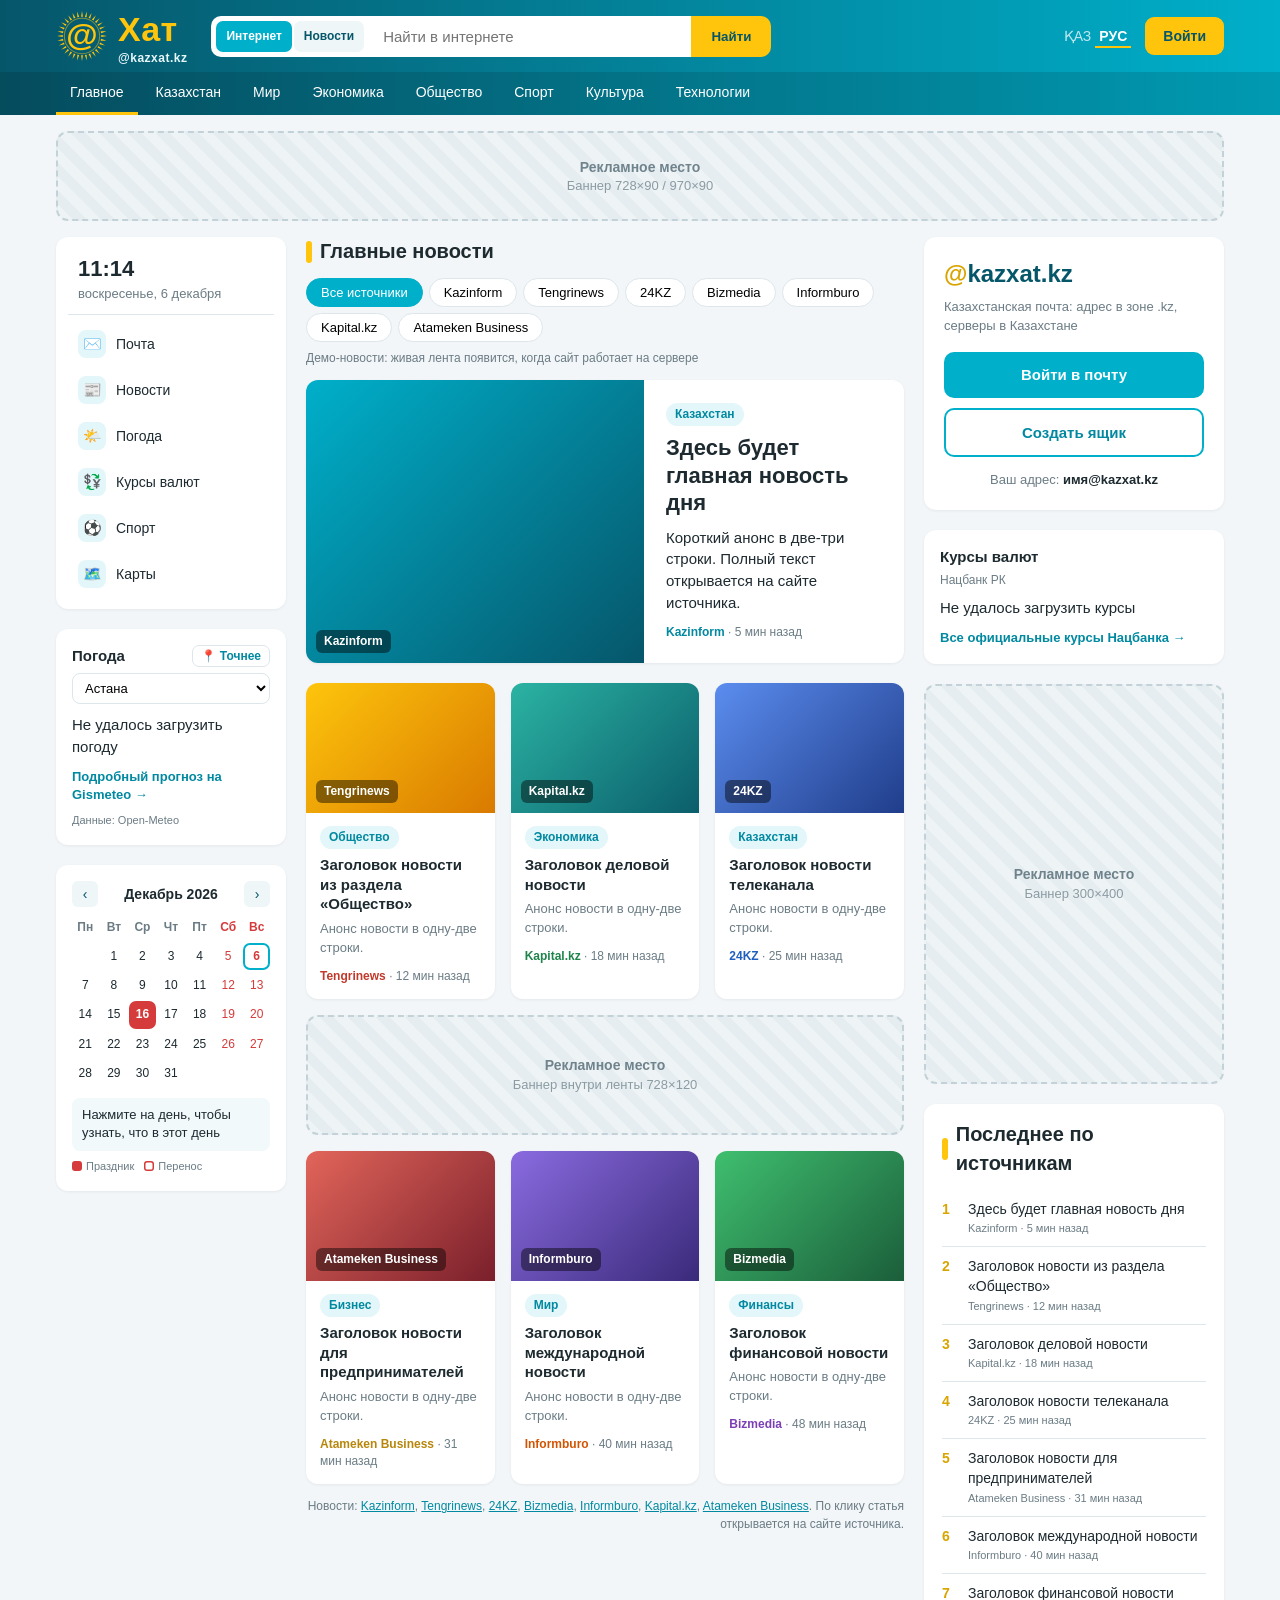
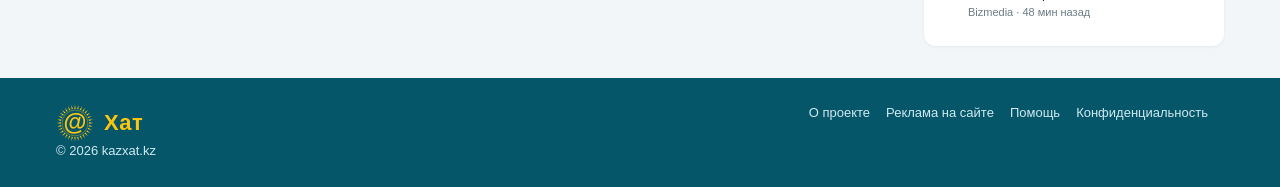
==== index.html @ 32d1b1da "Add files via upload" ====
<!DOCTYPE html>
<html lang="ru">
<head>
<meta charset="UTF-8">
<meta name="viewport" content="width=device-width, initial-scale=1">
<title>Хат — почта и новости Казахстана</title>
<style>
  :root{
    --blue:#00AFCA;      /* голубой флага */
    --blue-dark:#0089a0;
    --blue-deep:#06566a;
    --gold:#FEC50C;      /* золото флага */
    --gold-dark:#d9a400;
    --bg:#f2f6f8;
    --card:#ffffff;
    --text:#1d2a30;
    --muted:#6b7c85;
    --line:#dde6ea;
    --radius:12px;
  }
  *{box-sizing:border-box;margin:0;padding:0}
  body{font-family:-apple-system,"Segoe UI",Roboto,Arial,sans-serif;background:var(--bg);color:var(--text);font-size:15px;line-height:1.45}
  a{color:inherit;text-decoration:none}
  .wrap{max-width:1200px;margin:0 auto;padding:0 16px}

  /* ===== ШАПКА ===== */
  header{background:linear-gradient(90deg,var(--blue-deep),var(--blue));color:#fff}
  .top{display:flex;align-items:center;gap:24px;height:72px}
  .logo{display:flex;align-items:center;gap:10px;font-weight:800;font-size:34px;letter-spacing:.5px;color:var(--gold)}
  .logo-mark{width:52px;height:52px;flex:none}
  .logo-mark .rays{transform-origin:50px 50px;animation:spin 40s linear infinite}
  @keyframes spin{to{transform:rotate(360deg)}}
  .logo small{display:block;font-size:12px;font-weight:600;color:#e6f7fb;letter-spacing:.5px;margin-top:-4px}

  /* Виджеты: погода, валюты */
  .widget{padding:16px;margin-top:20px}
  .widget h3{font-size:15px;margin-bottom:10px;display:flex;justify-content:space-between;align-items:center}
  .widget select,.widget input{border:1px solid var(--line);border-radius:8px;padding:6px 8px;font-size:13px;background:#fff}
  #weather h3{flex-wrap:wrap;gap:6px}
  #weather select{width:100%}
  .gps-btn{border:1px solid var(--line);background:#fff;border-radius:7px;font-size:12px;padding:3px 8px;cursor:pointer;color:var(--blue-dark);font-weight:600}
  .gps-btn:hover{border-color:var(--blue)}
  .w-now{display:flex;align-items:center;gap:10px;margin:6px 0 10px}
  .w-now .big{font-size:34px;font-weight:800}
  .w-now .emo{font-size:34px}
  .w-days{display:grid;grid-template-columns:repeat(3,1fr);gap:6px;text-align:center;font-size:12px}
  .w-days div{background:#f1f9fb;border-radius:8px;padding:6px 2px}
  .w-days b{display:block;font-size:13px}
  .small{font-size:11px;color:var(--muted);margin-top:8px}
  .rates{width:100%;border-collapse:collapse;font-size:14px}
  .rates td{padding:7px 0;border-top:1px solid var(--line)}
  .rates tr:first-child td{border-top:none}
  .rates td:last-child{text-align:right;font-weight:700}
  .conv{display:flex;gap:6px;margin-top:12px}
  .conv input{width:90px}
  .conv-out{margin-top:8px;font-size:15px;font-weight:700;color:var(--blue-dark)}
  .today{font-size:13px;color:var(--muted);padding:4px 10px 10px;border-bottom:1px solid var(--line);margin-bottom:6px}
  .today b{display:block;font-size:22px;color:var(--text)}

  /* Календарь */
  .cal-head{display:flex;justify-content:space-between;align-items:center;margin-bottom:8px;font-weight:700;font-size:14px}
  .cal-head button{border:none;background:#eef6f8;border-radius:6px;width:26px;height:26px;cursor:pointer;color:var(--blue-deep);font-size:14px}
  .cal-grid{display:grid;grid-template-columns:repeat(7,1fr);gap:2px;text-align:center;font-size:12px}
  .cal-grid .dn{font-weight:700;color:var(--muted);padding:4px 0}
  .cal-grid .dn.we{color:#d63b3b}
  .cal-grid .d{padding:5px 0;border-radius:7px;cursor:pointer;position:relative}
  .cal-grid .d:hover{background:#eaf7fa}
  .cal-grid .we{color:#d63b3b}
  .cal-grid .hol{color:#fff;background:#d63b3b;font-weight:700}
  .cal-grid .hol:hover{background:#b82e2e}
  .cal-grid .trans{color:#d63b3b;font-weight:700;box-shadow:inset 0 0 0 1.5px #d63b3b}
  .cal-grid .now{outline:2px solid var(--blue);outline-offset:-2px;font-weight:800}
  .cal-grid .sel{background:var(--gold)!important;color:var(--blue-deep)!important}
  .cal-info{margin-top:10px;font-size:13px;background:#f1f9fb;border-radius:8px;padding:8px 10px;min-height:36px}
  .cal-info b{display:block}
  .legend{display:flex;gap:10px;flex-wrap:wrap;font-size:11px;color:var(--muted);margin-top:8px}
  .legend i{display:inline-block;width:10px;height:10px;border-radius:3px;margin-right:4px;vertical-align:-1px}
  .more-link{display:block;margin-top:10px;font-size:13px;font-weight:600;color:var(--blue-dark)}
  .more-link:hover{text-decoration:underline}
  .rate-date{font-size:12px;color:var(--muted);margin:-6px 0 8px}
  .board .row{display:flex;align-items:center;gap:10px;padding:9px 0;border-top:1px solid var(--line)}
  .board .row:first-child{border-top:none}
  .board .flag{font-size:22px;line-height:1}
  .board .cur{flex:1;font-size:14px}
  .board .cur b{display:block;font-size:15px}
  .board .cur small{color:var(--muted);font-size:11px}
  .board .val{text-align:right;font-size:17px;font-weight:800;white-space:nowrap}
  .board .val small{display:block;font-size:11px;font-weight:600}
  .up{color:#1e9e55;font-size:12px;font-weight:600}
  .down{color:#d63b3b;font-size:12px;font-weight:600}
  .rate-note{font-size:11px;color:var(--muted);margin-top:8px}
  .rate-note.warn{color:#b07a00}

  /* Вкладки источников */
  .tabs{display:flex;gap:6px;margin-bottom:14px;flex-wrap:wrap}
  .tabs button{border:1px solid var(--line);background:#fff;border-radius:20px;padding:6px 14px;font-size:13px;cursor:pointer}
  .tabs button.on{background:var(--blue);border-color:var(--blue);color:#fff}
  .src{font-weight:700}
  .src-kazinform{color:#0089a0}
  .src-tengri{color:#c0392b}
  .search{flex:1;display:flex;max-width:560px}
  .s-mode{display:flex;gap:2px;background:#fff;border-radius:10px 0 0 10px;padding:5px}
  .s-mode button{border:none;background:#eef6f8;color:var(--blue-deep);font-size:12px;font-weight:600;padding:0 10px;border-radius:7px;cursor:pointer}
  .s-mode button.on{background:var(--blue);color:#fff}
  .search input{flex:1;min-width:0;border:none;border-radius:0;padding:12px 14px;font-size:15px;outline:none}
  .search button[type=submit]{border:none;background:var(--gold);color:var(--blue-deep);font-weight:700;padding:0 20px;border-radius:0 10px 10px 0;cursor:pointer}
  .search button[type=submit]:hover{background:var(--gold-dark)}
  .top-right{margin-left:auto;display:flex;align-items:center;gap:14px;font-size:14px}
  .lang a{opacity:.75;padding:2px 4px}
  .lang a.on{opacity:1;font-weight:700;border-bottom:2px solid var(--gold)}
  .btn-login{background:var(--gold);color:var(--blue-deep);font-weight:700;padding:9px 18px;border-radius:9px}
  .btn-login:hover{background:var(--gold-dark)}

  nav{background:rgba(0,0,0,.12)}
  nav .wrap{display:flex;gap:4px;overflow-x:auto}
  nav a{padding:10px 14px;font-size:14px;white-space:nowrap;border-bottom:3px solid transparent}
  nav a:hover,nav a.on{border-bottom-color:var(--gold)}

  /* ===== РЕКЛАМНЫЕ МЕСТА ===== */
  .ad{background:repeating-linear-gradient(45deg,#eef3f5,#eef3f5 10px,#e6edf0 10px,#e6edf0 20px);
      border:2px dashed #c3d2d8;border-radius:var(--radius);display:flex;flex-direction:column;align-items:center;justify-content:center;
      color:#8a9ba3;font-size:13px;text-align:center}
  .ad b{font-size:14px;color:#6f838c}
  .ad-top{height:90px;margin:16px 0}

  /* ===== СЕТКА ===== */
  .layout{display:grid;grid-template-columns:230px 1fr 300px;gap:20px;align-items:start}
  .card{background:var(--card);border-radius:var(--radius);box-shadow:0 1px 3px rgba(0,0,0,.06)}
  h2.sec{font-size:20px;margin:0 0 12px;display:flex;align-items:center;gap:8px}
  h2.sec::before{content:"";width:6px;height:22px;background:var(--gold);border-radius:3px}

  /* Левая колонка: сервисы */
  .services{padding:12px}
  .services a{display:flex;align-items:center;gap:10px;padding:9px 10px;border-radius:8px;font-size:14px}
  .services a:hover{background:#eaf7fa}
  .ico{width:28px;height:28px;border-radius:8px;display:grid;place-items:center;font-size:15px;background:#e3f6fa}

  /* Центр: новости */
  .lead{display:grid;grid-template-columns:1.3fr 1fr;overflow:hidden;margin-bottom:20px}
  .lead .pic{min-height:260px}
  .lead .txt{padding:22px}
  .lead h3{font-size:22px;line-height:1.25;margin:8px 0 10px}
  .tag{display:inline-block;font-size:12px;font-weight:700;color:var(--blue-dark);background:#e3f6fa;padding:3px 9px;border-radius:20px}
  .meta{font-size:12px;color:var(--muted);margin-top:10px}
  .grid{display:grid;grid-template-columns:repeat(3,1fr);gap:16px}
  .news{overflow:hidden;display:flex;flex-direction:column;transition:transform .15s,box-shadow .15s}
  .news:hover,.lead:hover{transform:translateY(-2px);box-shadow:0 6px 16px rgba(0,0,0,.08)}
  .news .pic{height:130px}
  .news .body{padding:12px 14px 14px}
  .news h4{font-size:15px;line-height:1.3;margin:6px 0}
  .news p{font-size:13px;color:var(--muted)}
  .pic{display:flex;align-items:flex-end;padding:10px;color:#fff;font-size:12px;font-weight:600;position:relative;overflow:hidden;background-size:cover;background-position:center}
  .pic img{position:absolute;inset:0;width:100%;height:100%;object-fit:cover}
  .pic .src-badge{position:relative;background:rgba(0,0,0,.45);padding:3px 8px;border-radius:6px}
  .more{display:block;margin:18px auto 0;border:1.5px solid var(--blue);background:#fff;color:var(--blue-dark);font-weight:700;padding:10px 26px;border-radius:10px;cursor:pointer;font-size:14px}
  .more:hover{background:#eaf7fa}
  .news-status{font-size:12px;color:var(--muted);margin:-6px 0 12px}
  .news-status .live{display:inline-block;width:8px;height:8px;border-radius:50%;background:#1e9e55;margin-right:6px;vertical-align:1px;animation:blink 2s infinite}
  @keyframes blink{50%{opacity:.3}}
  .popular li a:hover{color:var(--blue-dark)}
  .popular li small{display:block;font-size:11px;color:var(--muted);margin-top:2px}
  .ad-inline{grid-column:1/-1;height:120px}
  .source{font-size:12px;color:var(--muted);margin-top:14px;text-align:right}
  .source a{color:var(--blue-dark);text-decoration:underline}

  /* Правая колонка: вход */
  .login{padding:20px}
  .login .mail-logo{font-size:24px;font-weight:800;color:var(--blue-deep)}
  .login .mail-logo span{color:var(--gold-dark)}
  .login p{font-size:13px;color:var(--muted);margin:6px 0 16px}
  .btn{display:block;text-align:center;padding:12px;border-radius:10px;font-weight:700;font-size:15px}
  .btn-blue{background:var(--blue);color:#fff}
  .btn-blue:hover{background:var(--blue-dark)}
  .btn-ghost{border:2px solid var(--blue);color:var(--blue-dark);margin-top:10px}
  .btn-ghost:hover{background:#eaf7fa}
  .addr{margin-top:14px;font-size:13px;text-align:center;color:var(--muted)}
  .addr b{color:var(--text)}
  .ad-side{height:400px;margin-top:20px}
  .popular{padding:16px 18px;margin-top:20px}
  .popular ol{list-style:none;counter-reset:n}
  .popular li{counter-increment:n;display:flex;gap:10px;padding:9px 0;border-top:1px solid var(--line);font-size:14px}
  .popular li:first-child{border-top:none}
  .popular li::before{content:counter(n);font-weight:800;color:var(--gold-dark);min-width:16px}

  /* ===== ПОДВАЛ ===== */
  footer{background:var(--blue-deep);color:#cfeaf1;margin-top:32px;padding:26px 0;font-size:13px}
  footer .wrap{display:flex;flex-wrap:wrap;gap:20px;justify-content:space-between}
  footer .logo{font-size:22px}
  footer a{margin-right:16px}
  footer a:hover{color:var(--gold)}

  /* ===== АДАПТИВ ===== */
  @media(max-width:1020px){
    .layout{grid-template-columns:1fr 300px}
    .left{grid-column:1/-1;display:grid;grid-template-columns:repeat(3,1fr);gap:20px}
    .left .widget{margin-top:0}
  }
  @media(max-width:760px){ .left{grid-template-columns:1fr} }
  @media(max-width:760px){
    .layout{grid-template-columns:1fr}
    .top{flex-wrap:wrap;height:auto;padding:12px 0;gap:12px}
    .search{order:3;max-width:none;flex-basis:100%}
    .lead{grid-template-columns:1fr}
    .grid{grid-template-columns:1fr 1fr}
    .ad-side{display:none}
  }
  @media(max-width:480px){.grid{grid-template-columns:1fr}}
</style>
</head>
<body>

<header>
  <div class="wrap top">
    <a href="#" class="logo"><svg class="logo-mark" viewBox="0 0 100 100"></svg><div>Хат<small>@kazxat.kz</small></div></a>
    <form class="search" id="searchForm">
      <div class="s-mode" id="sMode">
        <button type="button" data-m="web" class="on">Интернет</button>
        <button type="button" data-m="news">Новости</button>
      </div>
      <input type="text" id="q" placeholder="Найти в интернете">
      <button type="submit">Найти</button>
    </form>
    <div class="top-right">
      <div class="lang"><a href="#">ҚАЗ</a><a href="#" class="on">РУС</a></div>
      <a href="#login" class="btn-login" id="topLogin">Войти</a>
    </div>
  </div>
  <nav>
    <div class="wrap">
      <a href="#news" class="on" data-cat="">Главное</a><a href="#news" data-cat="Казахстан">Казахстан</a><a href="#news" data-cat="Мир">Мир</a><a href="#news" data-cat="Экономика">Экономика</a>
      <a href="#news" data-cat="Общество">Общество</a><a href="#news" data-cat="Спорт">Спорт</a><a href="#news" data-cat="Культура">Культура</a><a href="#news" data-cat="Технологии">Технологии</a>
    </div>
  </nav>
</header>

<div class="wrap">
  <!-- Рекламное место: верхний баннер -->
  <div class="ad ad-top"><b>Рекламное место</b>Баннер 728×90 / 970×90</div>

  <div class="layout">
    <!-- ЛЕВАЯ КОЛОНКА: сервисы -->
    <aside class="left">
      <div class="card services">
        <div class="today" id="today"></div>
        <a href="auth.html#login"><span class="ico">✉️</span>Почта</a>
        <a href="#news" id="menuNews"><span class="ico">📰</span>Новости</a>
        <a href="https://www.gismeteo.kz/weather-astana-5164/" id="menuWeather" target="_blank" rel="noopener"><span class="ico">🌤️</span>Погода</a>
        <a href="https://nationalbank.kz/ru/exchangerates/ezhednevnye-oficialnye-rynochnye-kursy-valyut" target="_blank" rel="noopener"><span class="ico">💱</span>Курсы валют</a>
        <a href="https://qazsporttv.kz" target="_blank" rel="noopener"><span class="ico">⚽</span>Спорт</a>
        <a href="https://yandex.kz/maps/" target="_blank" rel="noopener"><span class="ico">🗺️</span>Карты</a>
      </div>

      <!-- ПОГОДА (живые данные Open-Meteo) -->
      <div class="card widget" id="weather">
        <h3>Погода <button type="button" class="gps-btn" id="gpsBtn" title="Определить место точнее по GPS">📍 Точнее</button>
          <select id="city">
            <option value="51.17,71.43" data-gm="weather-astana-5164">Астана</option>
            <option value="43.24,76.89" data-gm="weather-almaty-5205">Алматы</option>
            <option value="42.32,69.59" data-gm="weather-shymkent-5324">Шымкент</option>
            <option value="49.81,73.10" data-gm="weather-karaganda-5168">Караганда</option>
            <option value="50.28,57.17" data-gm="weather-aktobe-5165">Актобе</option>
            <option value="47.11,51.92" data-gm="weather-atyrau-11945">Атырау</option>
            <option value="52.29,76.95" data-gm="weather-pavlodar-5174">Павлодар</option>
            <option value="49.95,82.61" data-gm="weather-ust-kamenogorsk-5201">Усть-Каменогорск</option>
            <option value="44.85,65.51" data-gm="weather-kyzylorda-5319">Кызылорда</option>
            <option value="42.90,71.37" data-gm="weather-taraz-5325">Тараз</option>
          </select>
        </h3>
        <div id="wbox">Загрузка…</div>
        <a class="more-link" id="gmLink" href="https://www.gismeteo.kz/weather-astana-5164/" target="_blank" rel="noopener">Подробный прогноз на Gismeteo →</a>
        <div class="small" id="wnote">Данные: Open-Meteo</div>
      </div>

      <!-- КАЛЕНДАРЬ с праздниками РК -->
      <div class="card widget" id="calendar">
        <div class="cal-head">
          <button id="calPrev" aria-label="Предыдущий месяц">‹</button>
          <span id="calTitle"></span>
          <button id="calNext" aria-label="Следующий месяц">›</button>
        </div>
        <div class="cal-grid" id="calGrid"></div>
        <div class="cal-info" id="calInfo">Нажмите на день, чтобы узнать, что в этот день</div>
        <div class="legend"><span><i style="background:#d63b3b"></i>Праздник</span><span><i style="box-shadow:inset 0 0 0 1.5px #d63b3b"></i>Перенос</span></div>
      </div>
    </aside>

    <!-- ЦЕНТР: новости -->
    <main id="news">
      <h2 class="sec">Главные новости</h2>
      <div class="tabs" id="tabs">
        <button class="on" data-src="all">Все источники</button>
      </div>
      <div class="news-status" id="newsStatus"></div>
      <div id="lead"></div>
      <div class="grid" id="grid"></div>
      <button class="more" id="moreBtn" style="display:none">Показать ещё новости</button>
      <div class="source" id="srcList"></div>
    </main>

    <!-- ПРАВАЯ КОЛОНКА: вход в почту + реклама -->
    <aside>
      <div class="card login" id="login">
        <div class="mail-logo"><span>@</span>kazxat.kz</div>
        <p>Казахстанская почта: адрес в зоне .kz, серверы в Казахстане</p>
        <a class="btn btn-blue" id="mailLogin" href="#">Войти в почту</a>
        <a class="btn btn-ghost" href="auth.html#register">Создать ящик</a>
        <div class="addr">Ваш адрес: <b>имя@kazxat.kz</b></div>
      </div>

      <!-- КУРСЫ ВАЛЮТ (живые данные) + конвертер -->
      <div class="card widget" id="rates">
        <h3><a href="https://nationalbank.kz/ru/exchangerates/ezhednevnye-oficialnye-rynochnye-kursy-valyut" target="_blank" rel="noopener">Курсы валют</a></h3>
        <div class="rate-date" id="rateDate">Нацбанк РК</div>
        <div class="board" id="ratesTable">Загрузка…</div>
        <div class="rate-note" id="rateNote"></div>
        <a class="more-link" href="https://nationalbank.kz/ru/exchangerates/ezhednevnye-oficialnye-rynochnye-kursy-valyut" target="_blank" rel="noopener">Все официальные курсы Нацбанка →</a>
      </div>

      <!-- Рекламное место: боковой баннер -->
      <div class="ad ad-side"><b>Рекламное место</b>Баннер 300×400</div>

      <div class="card popular">
        <h2 class="sec">Последнее по источникам</h2>
        <ol id="popular"></ol>
      </div>
    </aside>
  </div>
</div>

<footer>
  <div class="wrap">
    <div><div class="logo"><svg class="logo-mark" viewBox="0 0 100 100" style="width:38px;height:38px"></svg>Хат</div>© 2026 kazxat.kz</div>
    <div><a href="#">О проекте</a><a href="#">Реклама на сайте</a><a href="#">Помощь</a><a href="#">Конфиденциальность</a></div>
  </div>
</footer>

<script>
  /* ===== НАСТРОЙКИ ===== */
  // Адрес веб-почты mailcow (поменяй, если почта висит на другом поддомене)
  // Страница входа/регистрации (лежит рядом с index.html)
  document.getElementById("mailLogin").href = "auth.html#login";
  document.getElementById("topLogin").href  = "auth.html#login";

  /* ===== ЛОГОТИП: жёлтая «собачка» @ с лучами солнца ===== */
  document.querySelectorAll(".logo-mark").forEach(svg=>{
    let rays="";
    for(let i=0;i<32;i++){
      const a=i*360/32;
      rays+=`<polygon points="48.2,13 51.8,13 50,2" transform="rotate(${a} 50 50)"/>`;
    }
    svg.innerHTML=`<g class="rays" fill="#FEC50C">${rays}</g>
      <circle cx="50" cy="50" r="34" fill="none" stroke="#FEC50C" stroke-width="2" opacity=".5"/>
      <text x="50" y="53" text-anchor="middle" dominant-baseline="middle"
        font-family="Arial Black,Arial,sans-serif" font-weight="900" font-size="62" fill="#FEC50C">@</text>`;
  });

  /* ===== СЕГОДНЯ: дата и время по Казахстану ===== */
  function tick(){
    const d=new Date();
    const time=d.toLocaleTimeString("ru-RU",{hour:"2-digit",minute:"2-digit",timeZone:"Asia/Almaty"});
    const date=d.toLocaleDateString("ru-RU",{weekday:"long",day:"numeric",month:"long",timeZone:"Asia/Almaty"});
    document.getElementById("today").innerHTML=`<b>${time}</b>${date}`;
  }
  tick(); setInterval(tick,10000);

  /* ===== НОВОСТИ =====
     Сейчас здесь ДЕМО-заглушки, чтобы посмотреть оформление.
     Позже этот массив будет заполнять серверный скрипт из RSS Kazinform и Tengrinews
     (браузер не может читать чужой RSS напрямую из-за ограничений CORS). */
  const SOURCES = {
    "Kazinform":         {link:"https://www.inform.kz/ru", color:"#0089a0"},
    "Tengrinews":        {link:"https://tengrinews.kz",    color:"#c0392b"},
    "24KZ":              {link:"https://24.kz/ru",         color:"#1f5fbf"},
    "Bizmedia":          {link:"https://bizmedia.kz",      color:"#7b3fb5"},
    "Informburo":        {link:"https://informburo.kz",    color:"#d35400"},
    "Kapital.kz":        {link:"https://kapital.kz",       color:"#1e8449"},
    "Atameken Business": {link:"https://inbusiness.kz/ru", color:"#b8860b"}
  };
  // кнопки-вкладки и подпись внизу ленты
  const tabsEl=document.getElementById("tabs");
  Object.keys(SOURCES).forEach(k=>{const b=document.createElement("button");b.dataset.src=k;b.textContent=k;tabsEl.appendChild(b);});
  document.getElementById("srcList").innerHTML="Новости: "+Object.entries(SOURCES).map(([k,v])=>
    `<a href="${v.link}" target="_blank" rel="noopener">${k}</a>`).join(", ")+". По клику статья открывается на сайте источника.";
  // Демо-новости: показываются, только если файл с живыми новостями недоступен
  // (например, когда index.html открыт с компьютера, а не с сервера).
  const ago = m => new Date(Date.now()-m*60000).toISOString();
  const DEMO_NEWS = [
    {src:"Kazinform",         tag:"Казахстан", title:"Здесь будет главная новость дня", text:"Короткий анонс в две-три строки. Полный текст открывается на сайте источника.", date:ago(5)},
    {src:"Tengrinews",        tag:"Общество",  title:"Заголовок новости из раздела «Общество»", text:"Анонс новости в одну-две строки.", date:ago(12)},
    {src:"Kapital.kz",        tag:"Экономика", title:"Заголовок деловой новости", text:"Анонс новости в одну-две строки.", date:ago(18)},
    {src:"24KZ",              tag:"Казахстан", title:"Заголовок новости телеканала", text:"Анонс новости в одну-две строки.", date:ago(25)},
    {src:"Atameken Business", tag:"Бизнес",    title:"Заголовок новости для предпринимателей", text:"Анонс новости в одну-две строки.", date:ago(31)},
    {src:"Informburo",        tag:"Мир",       title:"Заголовок международной новости", text:"Анонс новости в одну-две строки.", date:ago(40)},
    {src:"Bizmedia",          tag:"Финансы",   title:"Заголовок финансовой новости", text:"Анонс новости в одну-две строки.", date:ago(48)},
  ];
  let NEWS = [], LIVE = false, UPDATED = null;

  const COLORS = [["#00AFCA","#06566a"],["#FEC50C","#d97a00"],["#2bb3a3","#0b5e6b"],["#5b8def","#203d8a"],["#e2655a","#7a1f2b"],["#8a6be0","#3a2a7a"],["#3fbf6f","#1b5e3a"]];
  const esc = s => String(s||"").replace(/[&<>"']/g,c=>({"&":"&amp;","<":"&lt;",">":"&gt;",'"':"&quot;","'":"&#39;"}[c]));
  const safeUrl = u => /^https?:\/\//i.test(u||"") ? esc(u) : "#";
  const srcInfo = n => SOURCES[n.src] || {link:"#",color:"#6b7c85"};
  const srcLabel = n => `<span class="src" style="color:${srcInfo(n).color}">${esc(n.src)}</span>`;
  function pic(n,i){
    const g=COLORS[i%7];
    const img = n.img ? `<img src="${safeUrl(n.img)}" alt="" loading="lazy" referrerpolicy="no-referrer" onerror="this.remove()">` : "";
    return `<div class="pic" style="background:linear-gradient(135deg,${g[0]},${g[1]})">${img}<span class="src-badge">${esc(n.src)}</span></div>`;
  }
  function timeAgo(iso){
    const d=new Date(iso); if(isNaN(d)) return "";
    const m=Math.round((Date.now()-d)/60000);
    if(m<1) return "только что";
    if(m<60) return m+" мин назад";
    const h=Math.floor(m/60);
    if(h<24) return h+" ч назад";
    return d.toLocaleDateString("ru-RU",{day:"numeric",month:"short"})+", "+d.toLocaleTimeString("ru-RU",{hour:"2-digit",minute:"2-digit"});
  }

  const PAGE=12;
  let curSrc="all", curQuery="", curCat="", shown=PAGE;
  // Разделы верхнего меню: новость попадает в раздел по рубрике источника или по словам в заголовке
  const CATS={
    "Казахстан": /казахстан|регион|астан|алмат|шымкент|аким|область|қазақстан/i,
    "Мир":       /в мире|мирово|мировых|междунар|зарубеж|сша|китай|росси|европ|украин|иран|израил/i,
    "Экономика": /эконом|бизнес|финанс|банк|тенге|нефт|налог|инвест|рынок|цены|бюджет|инфляц/i,
    "Общество":  /обществ|социал|образован|здравоохран|медицин|школ|пенси|происшеств|закон|право/i,
    "Спорт":     /спорт|футбол|хоккей|бокс|олимп|теннис|ufc|чемпион|матч|турнир|сборн/i,
    "Культура":  /культур|кино|фильм|музык|театр|концерт|выставк|искусств|литерат/i,
    "Технологии":/технолог|цифров|\bit\b|интернет|искусственн|(^|[^а-яё])ии([^а-яё]|$)|смартфон|стартап|кибер|космос/i,
  };
  function inCat(n,cat){
    const re=CATS[cat]; if(!re) return true;
    // Если рубрика издания относится к какому-то разделу — решает только она
    const tag=n.tag||"";
    if(tag && Object.values(CATS).some(r=>r.test(tag))) return re.test(tag);
    return re.test(n.title||"");
  }
  function filtered(){
    let list = curSrc==="all" ? NEWS : NEWS.filter(n=>n.src===curSrc);
    if(curCat) list=list.filter(n=>inCat(n,curCat));
    if(curQuery){ const q=curQuery.toLowerCase(); list=list.filter(n=>(n.title+" "+(n.text||"")+" "+(n.tag||"")).toLowerCase().includes(q)); }
    return list;
  }
  function card(n,i,cls){
    const href=safeUrl(n.link||srcInfo(n).link);
    const tag = n.tag ? `<span class="tag">${esc(n.tag)}</span>` : "";
    if(cls==="lead") return `<a class="card lead" href="${href}" target="_blank" rel="noopener">${pic(n,i)}
        <div class="txt">${tag}<h3>${esc(n.title)}</h3><p>${esc(n.text)}</p><div class="meta">${srcLabel(n)} · ${timeAgo(n.date)}</div></div></a>`;
    return `<a class="card news" href="${href}" target="_blank" rel="noopener">${pic(n,i)}
        <div class="body">${tag}<h4>${esc(n.title)}</h4><p>${esc(n.text)}</p><div class="meta">${srcLabel(n)} · ${timeAgo(n.date)}</div></div></a>`;
  }
  function renderNews(){
    const list=filtered();
    const lead=document.getElementById("lead"), grid=document.getElementById("grid"), more=document.getElementById("moreBtn");
    if(!list.length){
      lead.innerHTML=`<div class="card" style="padding:24px">${curQuery?`По запросу «${esc(curQuery)}» новостей не найдено.`:curCat?`В разделе «${esc(curCat)}» сейчас нет свежих новостей.`:"Новостей пока нет."}</div>`;
      grid.innerHTML=""; more.style.display="none"; return;
    }
    // главная новость — самая свежая с картинкой (если есть)
    const li = Math.max(0, list.slice(0,6).findIndex(n=>n.img));
    const first=list[li], rest=list.filter((_,i)=>i!==li);
    lead.innerHTML = card(first,0,"lead");
    let html="";
    rest.slice(0,shown).forEach((n,i)=>{
      html+=card(n,i+1);
      if(i===2) html+=`<div class="ad ad-inline"><b>Рекламное место</b>Баннер внутри ленты 728×120</div>`;
    });
    grid.innerHTML=html;
    more.style.display = rest.length>shown ? "block" : "none";
  }
  document.getElementById("moreBtn").onclick=()=>{ shown+=PAGE; renderNews(); };

  function renderTabs(){
    const have = LIVE ? new Set(NEWS.map(n=>n.src)) : new Set(Object.keys(SOURCES));
    document.querySelectorAll("#tabs button[data-src]").forEach(b=>{
      if(b.dataset.src!=="all") b.style.display = have.has(b.dataset.src) ? "" : "none";
    });
  }
  document.querySelector("nav .wrap").addEventListener("click",e=>{
    const a=e.target.closest("a[data-cat]"); if(!a) return;
    e.preventDefault();
    document.querySelectorAll("nav a").forEach(x=>x.classList.toggle("on",x===a));
    curCat=a.dataset.cat; shown=PAGE; renderNews();
    document.querySelector("#news h2.sec").textContent = curCat || "Главные новости";
    document.getElementById("news").scrollIntoView({behavior:"smooth"});
  });
  document.getElementById("tabs").addEventListener("click",e=>{
    if(e.target.tagName!=="BUTTON") return;
    document.querySelectorAll("#tabs button").forEach(b=>b.classList.toggle("on",b===e.target));
    curSrc=e.target.dataset.src; shown=PAGE; renderNews();
  });

  function renderPopular(){
    // по одной самой свежей новости от каждого источника
    const seen=new Set(), list=[];
    NEWS.forEach(n=>{ if(!seen.has(n.src)){ seen.add(n.src); list.push(n); } });
    document.getElementById("popular").innerHTML = list.slice(0,7).map(n=>
      `<li><a href="${safeUrl(n.link||srcInfo(n).link)}" target="_blank" rel="noopener">${esc(n.title)}<small>${esc(n.src)} · ${timeAgo(n.date)}</small></a></li>`).join("");
  }
  function renderStatus(){
    const st=document.getElementById("newsStatus");
    st.innerHTML = LIVE
      ? `<span class="live"></span>Новости обновляются автоматически · обновлено ${timeAgo(UPDATED)}`
      : `Демо-новости: живая лента появится, когда сайт работает на сервере`;
  }
  function renderAll(){ renderTabs(); renderNews(); renderPopular(); renderStatus(); }

  async function loadNews(){
    try{
      const r=await fetch("data/news.json?t="+Date.now(),{cache:"no-store"});
      if(!r.ok) throw 0;
      const d=await r.json();
      if(!d.items || !d.items.length) throw 0;
      NEWS=d.items; LIVE=true; UPDATED=d.updated;
    }catch(e){
      if(!LIVE){ NEWS=DEMO_NEWS; }
    }
    renderAll();
  }
  loadNews();
  setInterval(loadNews, 5*60*1000);   // раз в 5 минут подтягиваем свежий файл
  setInterval(()=>{ renderStatus(); }, 60*1000);

  /* ===== ПОИСК: «Интернет» (Google) или «Новости» (по ленте сайта) ===== */
  let sMode="web";
  document.getElementById("sMode").addEventListener("click",e=>{
    if(e.target.tagName!=="BUTTON") return;
    sMode=e.target.dataset.m;
    document.querySelectorAll("#sMode button").forEach(b=>b.classList.toggle("on",b===e.target));
    document.getElementById("q").placeholder = sMode==="web" ? "Найти в интернете" : "Найти в новостях";
  });
  document.getElementById("searchForm").addEventListener("submit",e=>{
    e.preventDefault();
    const q=document.getElementById("q").value.trim();
    if(sMode==="web"){
      if(q) window.open("https://www.google.com/search?q="+encodeURIComponent(q),"_blank","noopener");
    }else{
      curQuery=q; shown=PAGE; renderNews();
      document.getElementById("news").scrollIntoView({behavior:"smooth"});
    }
  });

  /* ===== ПОГОДА (Open-Meteo) + автоопределение места ===== */
  const WMO = c => c===0?["☀️","Ясно"]:c<=2?["🌤️","Малооблачно"]:c===3?["☁️","Пасмурно"]:c<=48?["🌫️","Туман"]:
    c<=57?["🌦️","Морось"]:c<=67?["🌧️","Дождь"]:c<=77?["🌨️","Снег"]:c<=82?["🌧️","Ливень"]:c<=86?["❄️","Снегопад"]:["⛈️","Гроза"];
  const DAYS=["Вс","Пн","Вт","Ср","Чт","Пт","Сб"];
  const citySel=document.getElementById("city");
  async function loadWeather(){
    const [lat,lon]=citySel.value.split(",");
    const box=document.getElementById("wbox");
    box.textContent="Загрузка…";
    try{
      const r=await fetch(`https://api.open-meteo.com/v1/forecast?latitude=${lat}&longitude=${lon}`+
        `&current=temperature_2m,weather_code,wind_speed_10m&daily=weather_code,temperature_2m_max,temperature_2m_min`+
        `&timezone=auto&forecast_days=3&wind_speed_unit=ms`);
      const d=await r.json();
      const [emo,txt]=WMO(d.current.weather_code);
      let days="";
      d.daily.time.forEach((t,i)=>{
        const name=i===0?"Сегодня":DAYS[new Date(t+"T12:00").getDay()];
        days+=`<div>${name}<b>${WMO(d.daily.weather_code[i])[0]}</b>${Math.round(d.daily.temperature_2m_max[i])}° / ${Math.round(d.daily.temperature_2m_min[i])}°</div>`;
      });
      box.innerHTML=`<div class="w-now"><span class="emo">${emo}</span><span class="big">${Math.round(d.current.temperature_2m)}°</span>
        <span>${txt}<br><span class="small" style="margin:0">ветер ${Math.round(d.current.wind_speed_10m)} м/с</span></span></div>
        <div class="w-days">${days}</div>`;
    }catch(e){ box.textContent="Не удалось загрузить погоду"; }
  }
  // Ссылка на Gismeteo для выбранного города (для «моего места» — ближайший город)
  function updateGismeteo(){
    const opt=citySel.selectedOptions[0];
    let gm=opt && opt.dataset.gm;
    if(!gm && opt){ const [la,lo]=opt.value.split(",").map(Number); const n=nearestCity(la,lo); if(n.dist<150) gm=n.opt.dataset.gm; }
    const url = gm ? `https://www.gismeteo.kz/${gm}/` : "https://www.gismeteo.kz/";
    document.getElementById("gmLink").href=url;
    document.getElementById("menuWeather").href=url;
  }
  function distKm(a1,o1,a2,o2){const R=6371,r=Math.PI/180,dA=(a2-a1)*r,dO=(o2-o1)*r;
    const x=Math.sin(dA/2)**2+Math.cos(a1*r)*Math.cos(a2*r)*Math.sin(dO/2)**2;return 2*R*Math.asin(Math.sqrt(x));}
  function nearestCity(la,lo){
    let best=null, bd=1e9;
    [...citySel.options].filter(o=>o.dataset.gm).forEach(o=>{const [a,b]=o.value.split(",").map(Number);const d=distKm(la,lo,a,b);if(d<bd){bd=d;best=o;}});
    return {opt:best, dist:bd};
  }
  function pickCity(value){ citySel.value=value; updateGismeteo(); loadWeather(); }

  // Ручной выбор запоминаем в этом браузере
  citySel.addEventListener("change",()=>{
    try{ localStorage.setItem("hatCity",citySel.value); }catch(e){}
    document.getElementById("wnote").textContent="Данные: Open-Meteo";
    updateGismeteo(); loadWeather();
  });

  // Город определяется автоматически по IP-адресу (браузер ничего не спрашивает).
  // Если человек раньше выбрал город вручную — показываем его выбор.
  async function detectCity(){
    let saved=null; try{ saved=localStorage.getItem("hatCity"); }catch(e){}
    if(saved && [...citySel.options].some(o=>o.value===saved)){ pickCity(saved); return; }
    pickCity(citySel.options[0].value); // пока определяем — Астана
    const services=[
      ["https://get.geojs.io/v1/ip/geo.json", d=>[+d.latitude,+d.longitude,d.country_code,d.city]],
      ["https://ipapi.co/json/",             d=>[+d.latitude,+d.longitude,d.country_code,d.city]],
    ];
    for(const [url,parse] of services){
      try{
        const r=await fetch(url,{cache:"no-store"}); if(!r.ok) continue;
        const [la,lo,cc,ipCity]=parse(await r.json());
        if(!isFinite(la)||!isFinite(lo)) continue;
        if(cc && cc!=="KZ") return;              // не из Казахстана — оставляем Астану
        const n=nearestCity(la,lo);
        let name;
        if(n.dist<40){ pickCity(n.opt.value); name=n.opt.textContent; }
        else{
          name = await placeName(la,lo) || ipCity || "Моё местоположение";
          const o=new Option("📍 "+name,`${la.toFixed(2)},${lo.toFixed(2)}`);
          citySel.add(o,0); pickCity(o.value);
        }
        document.getElementById("wnote").textContent=`📍 ${name} — определено автоматически · Open-Meteo`;
        return;
      }catch(e){}
    }
  }
  // Название населённого пункта по координатам, на русском (бесплатный сервис BigDataCloud)
  async function placeName(la,lo){
    try{
      const r=await fetch(`https://api.bigdatacloud.net/data/reverse-geocode-client?latitude=${la}&longitude=${lo}&localityLanguage=ru`);
      if(!r.ok) return "";
      const d=await r.json();
      return d.city || d.locality || d.principalSubdivision || "";
    }catch(e){ return ""; }
  }
  detectCity();

  // По кнопке «📍 Точнее» — местоположение от браузера (GPS / Wi-Fi), браузер спросит разрешение
  document.getElementById("gpsBtn").onclick=()=>{
    const note=document.getElementById("wnote");
    if(!navigator.geolocation){ note.textContent="Браузер не умеет определять местоположение"; return; }
    note.textContent="Определяем местоположение…";
    navigator.geolocation.getCurrentPosition(async pos=>{
      const la=pos.coords.latitude, lo=pos.coords.longitude, n=nearestCity(la,lo);
      let name;
      [...citySel.options].filter(o=>o.textContent.startsWith("📍")).forEach(o=>o.remove());
      if(n.dist<40){ pickCity(n.opt.value); name=n.opt.textContent; }
      else{
        name = await placeName(la,lo) || "Моё местоположение";
        const o=new Option("📍 "+name,`${la.toFixed(2)},${lo.toFixed(2)}`);
        citySel.add(o,0); pickCity(o.value);
      }
      try{ localStorage.setItem("hatCity",citySel.value); }catch(e){}
      note.textContent=`📍 ${name} — определено по местоположению · Open-Meteo`;
    },()=>{ note.textContent="Нет доступа к местоположению. Выберите город в списке"; },{timeout:10000,maximumAge:600000});
  };

  /* ===== КАЛЕНДАРЬ с праздниками Казахстана ===== */
  // Ежегодные праздники (месяц-день). Если выпадают на сб/вс — выходной переносится на следующий рабочий день.
  const FIXED={
    "01-01":"Новый год","01-02":"Новый год",
    "03-08":"Международный женский день",
    "03-21":"Наурыз мейрамы","03-22":"Наурыз мейрамы","03-23":"Наурыз мейрамы",
    "05-01":"Праздник единства народа Казахстана","05-07":"День защитника Отечества","05-09":"День Победы",
    "07-06":"День столицы","08-30":"День Конституции","10-25":"День Республики","12-16":"День Независимости"
  };
  // Выходные без переноса: Рождество (каждый год) и первый день Курбан айта (дата меняется, по ДУМК)
  const NO_TRANSFER={"01-07":"Православное Рождество"};
  const KURBAN={2026:"05-27"}; // добавлять дату на каждый следующий год
  const MONTHS=["Январь","Февраль","Март","Апрель","Май","Июнь","Июль","Август","Сентябрь","Октябрь","Ноябрь","Декабрь"];
  const WD=["воскресенье","понедельник","вторник","среда","четверг","пятница","суббота"];
  const pad=n=>String(n).padStart(2,"0");
  const isWE=d=>d.getDay()===0||d.getDay()===6;

  function yearHolidays(y){
    const map={}; // "YYYY-MM-DD" -> {name, type:"hol"|"trans"}
    Object.entries(FIXED).forEach(([md,n])=>map[`${y}-${md}`]={name:n,type:"hol"});
    Object.entries(NO_TRANSFER).forEach(([md,n])=>map[`${y}-${md}`]={name:n,type:"hol",noTr:true});
    if(KURBAN[y]) map[`${y}-${KURBAN[y]}`]={name:"Курбан айт (первый день)",type:"hol",noTr:true};
    // переносы
    Object.keys(map).sort().forEach(k=>{
      const h=map[k]; if(h.type!=="hol"||h.noTr) return;
      const d=new Date(k+"T12:00"); if(!isWE(d)) return;
      const t=new Date(d);
      do{ t.setDate(t.getDate()+1); }
      while(isWE(t) || map[`${t.getFullYear()}-${pad(t.getMonth()+1)}-${pad(t.getDate())}`]);
      map[`${t.getFullYear()}-${pad(t.getMonth()+1)}-${pad(t.getDate())}`]={name:`Перенесённый выходной (${h.name})`,type:"trans"};
    });
    return map;
  }

  const now=new Date();
  let calY=now.getFullYear(), calM=now.getMonth(), selKey=null;
  function renderCal(){
    const H=yearHolidays(calY);
    document.getElementById("calTitle").textContent=`${MONTHS[calM]} ${calY}`;
    let html=["Пн","Вт","Ср","Чт","Пт","Сб","Вс"].map((d,i)=>`<div class="dn${i>4?" we":""}">${d}</div>`).join("");
    const first=new Date(calY,calM,1), shift=(first.getDay()+6)%7, last=new Date(calY,calM+1,0).getDate();
    html+="<div></div>".repeat(shift);
    const todayKey=`${now.getFullYear()}-${pad(now.getMonth()+1)}-${pad(now.getDate())}`;
    for(let d=1; d<=last; d++){
      const key=`${calY}-${pad(calM+1)}-${pad(d)}`, dt=new Date(calY,calM,d), h=H[key];
      let cls="d";
      if(h) cls+=" "+h.type; else if(isWE(dt)) cls+=" we";
      if(key===todayKey) cls+=" now";
      if(key===selKey) cls+=" sel";
      html+=`<div class="${cls}" data-k="${key}">${d}</div>`;
    }
    document.getElementById("calGrid").innerHTML=html;
  }
  document.getElementById("calGrid").addEventListener("click",e=>{
    const k=e.target.dataset && e.target.dataset.k; if(!k) return;
    selKey=k; renderCal();
    const dt=new Date(k+"T12:00"), h=yearHolidays(dt.getFullYear())[k];
    const title=`${dt.getDate()} ${dt.toLocaleDateString("ru-RU",{month:"long"})}, ${WD[dt.getDay()]}`;
    let txt;
    if(h && h.type==="hol") txt=`🎉 ${h.name}. Праздничный выходной день`;
    else if(h) txt=`🔁 ${h.name}`;
    else if(isWE(dt)) txt=`${dt.getDay()===6?"Суббота":"Воскресенье"}, выходной день`;
    else txt="Рабочий день";
    document.getElementById("calInfo").innerHTML=`<b>${title}</b>${txt}`;
  });
  document.getElementById("calPrev").onclick=()=>{ if(--calM<0){calM=11;calY--;} renderCal(); };
  document.getElementById("calNext").onclick=()=>{ if(++calM>11){calM=0;calY++;} renderCal(); };
  renderCal();

  /* ===== КУРСЫ НАЦБАНКА РК + КОНВЕРТЕР =====
     Официальный источник: RSS Нацбанка https://nationalbank.kz/rss/rates_all.xml
     Браузер не может читать его напрямую с чужого сайта (CORS), поэтому на сервере
     настроим прокси по адресу NBK_PROXY. Пока прокси нет (например, при открытии файла
     с компьютера), показываем рыночный курс и честно об этом пишем. */
  const NBK_PROXY="/api/nbk/rates_all.xml";
  const NBK_DIRECT="https://nationalbank.kz/rss/rates_all.xml";
  const CUR={USD:["🇺🇸","Доллар США"],EUR:["🇪🇺","Евро"],RUB:["🇷🇺","Российский рубль"],GBP:["🇬🇧","Фунт стерлингов"]};

  async function fromNBK(url){
    const r=await fetch(url,{cache:"no-store"}); if(!r.ok) throw 0;
    const xml=new DOMParser().parseFromString(await r.text(),"text/xml");
    const out={}; let date="";
    xml.querySelectorAll("item").forEach(it=>{
      const code=it.querySelector("title")?.textContent.trim();
      if(!CUR[code]) return;
      const quant=parseFloat(it.querySelector("quant")?.textContent)||1;
      out[code]={v:parseFloat(it.querySelector("description").textContent)/quant,
                 ch:(parseFloat(it.querySelector("change")?.textContent)||0)/quant,
                 idx:it.querySelector("index")?.textContent.trim()||""};
      date=it.querySelector("pubDate")?.textContent.trim()||date;
    });
    if(!out.USD) throw 0;
    return {rates:out,date};
  }
  async function fromMarket(){
    const d=await (await fetch("https://open.er-api.com/v6/latest/USD")).json();
    const out={}; Object.keys(CUR).forEach(c=>out[c]={v:d.rates.KZT/d.rates[c],ch:0,idx:""});
    return {rates:out,date:""};
  }
  const fmt=v=>v.toLocaleString("ru-RU",{minimumFractionDigits:2,maximumFractionDigits:2});
  async function loadRates(){
    let res=null, official=true;
    for(const u of [NBK_PROXY,NBK_DIRECT]){ try{ res=await fromNBK(u); break; }catch(e){} }
    if(!res){ official=false; try{ res=await fromMarket(); }catch(e){} }
    const box=document.getElementById("ratesTable");
    if(!res){ box.textContent="Не удалось загрузить курсы"; return; }
    box.innerHTML=Object.keys(CUR).map(c=>{
      const r=res.rates[c]; if(!r) return "";
      const ch = r.idx==="UP"?`<small class="up">▲ ${fmt(Math.abs(r.ch))}</small>`:
                 r.idx==="DOWN"?`<small class="down">▼ ${fmt(Math.abs(r.ch))}</small>`:"";
      return `<div class="row"><span class="flag">${CUR[c][0]}</span>
        <span class="cur"><b>1 ${c}</b><small>${CUR[c][1]}</small></span>
        <span class="val">${fmt(r.v)} ₸${ch}</span></div>`;
    }).join("");
    const note=document.getElementById("rateNote");
    if(official){
      document.getElementById("rateDate").textContent="Официальный курс Нацбанка РК на "+res.date;
      note.textContent=""; 
    }else{
      document.getElementById("rateDate").textContent="Нацбанк РК";
      note.textContent="Курс Нацбанка появится, когда сайт будет на сервере. Сейчас показан рыночный курс";
      note.className="rate-note warn";
    }
  }
  loadRates();
  setInterval(loadRates,60*60*1000); // раз в час проверяем, не вышел ли новый курс
</script>
</body>
</html>
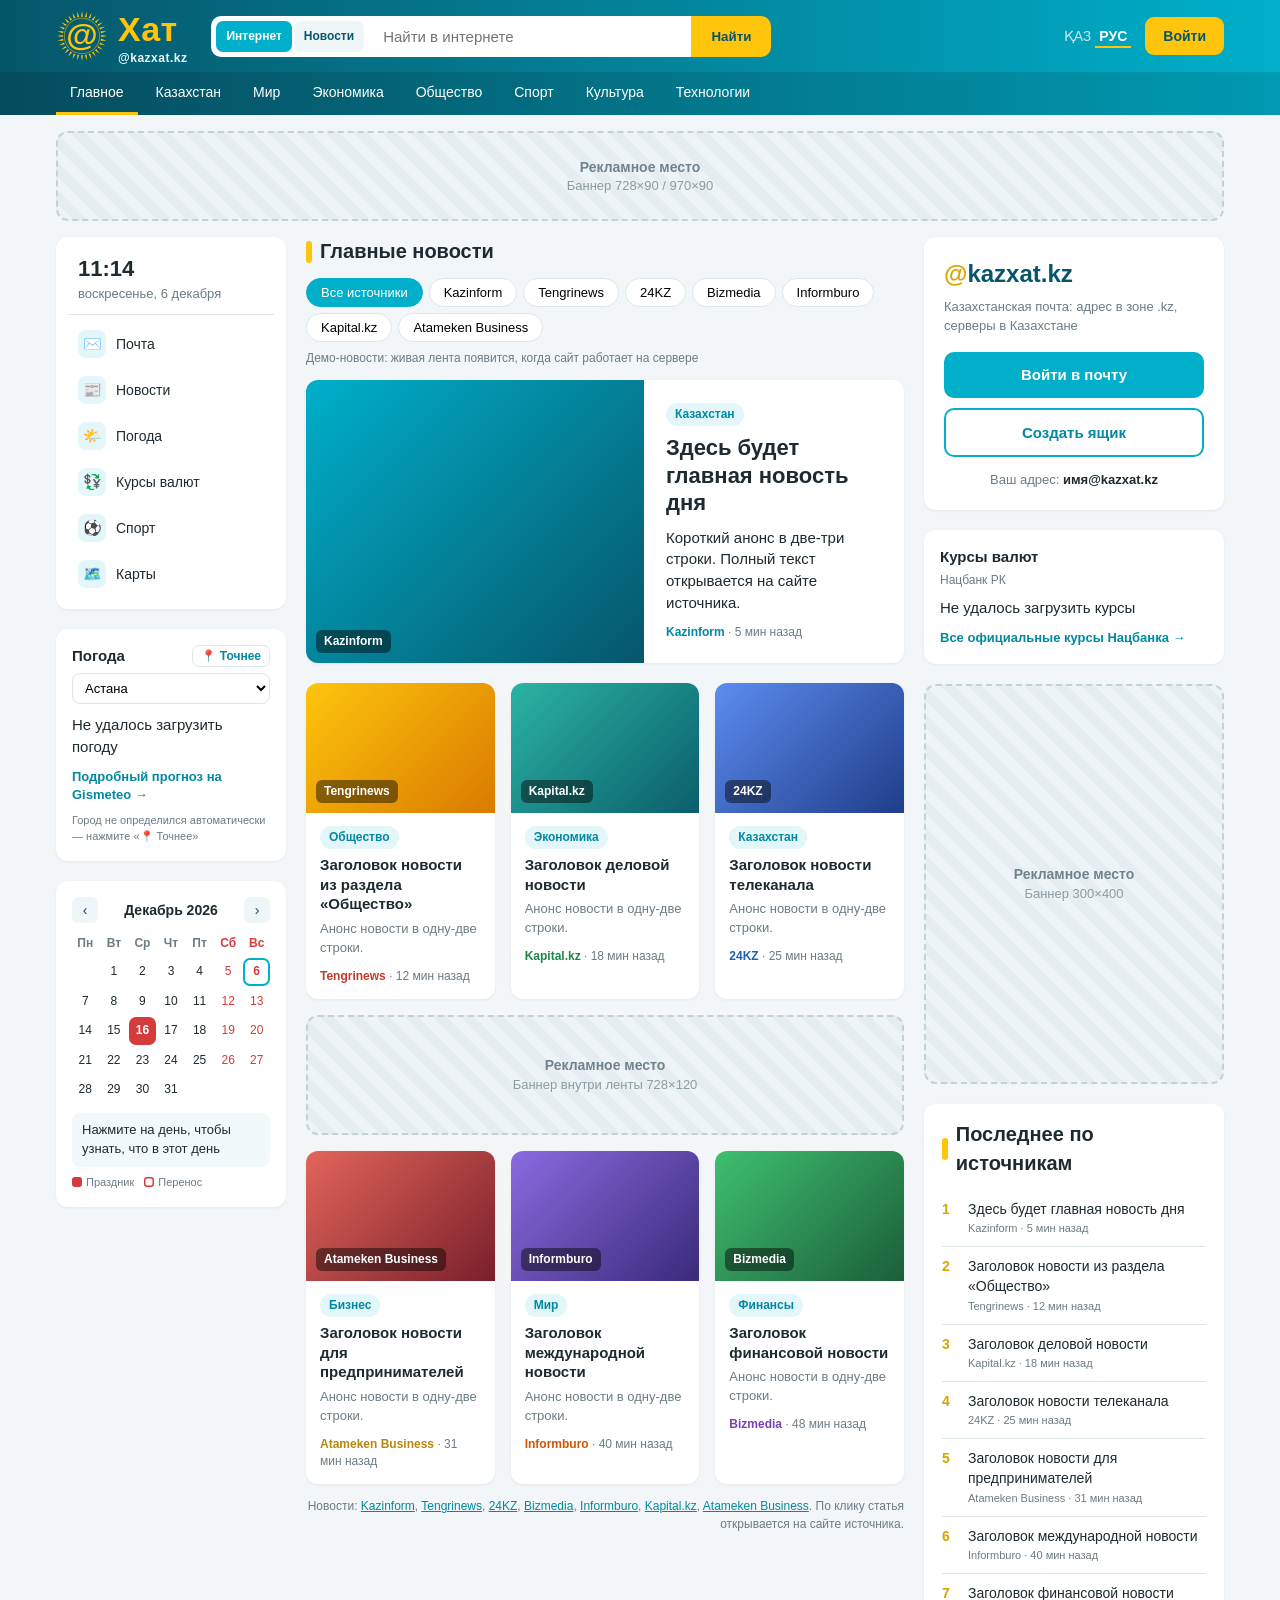
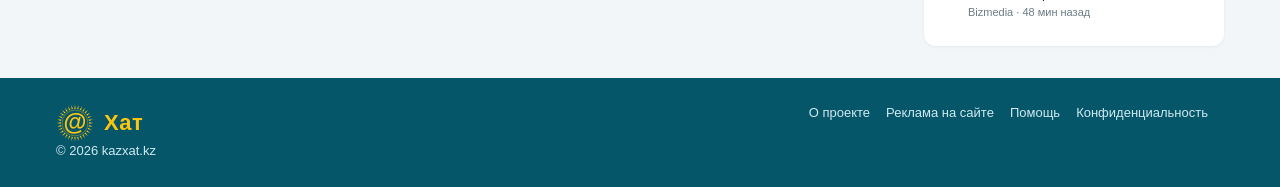
==== commit 0bc8e142: "Add files via upload" ====
--- a/index.html
+++ b/index.html
@@ -3,6 +3,7 @@
 <head>
 <meta charset="UTF-8">
 <meta name="viewport" content="width=device-width, initial-scale=1">
+<script src="lang.js"></script>
 <title>Хат — почта и новости Казахстана</title>
 <style>
   :root{
@@ -357,8 +358,8 @@
   /* ===== СЕГОДНЯ: дата и время по Казахстану ===== */
   function tick(){
     const d=new Date();
-    const time=d.toLocaleTimeString("ru-RU",{hour:"2-digit",minute:"2-digit",timeZone:"Asia/Almaty"});
-    const date=d.toLocaleDateString("ru-RU",{weekday:"long",day:"numeric",month:"long",timeZone:"Asia/Almaty"});
+    const time=d.toLocaleTimeString((window.HAT_LOCALE||"ru-RU"),{hour:"2-digit",minute:"2-digit",timeZone:"Asia/Almaty"});
+    const date=d.toLocaleDateString((window.HAT_LOCALE||"ru-RU"),{weekday:"long",day:"numeric",month:"long",timeZone:"Asia/Almaty"});
     document.getElementById("today").innerHTML=`<b>${time}</b>${date}`;
   }
   tick(); setInterval(tick,10000);
@@ -412,7 +413,7 @@
     if(m<60) return m+" мин назад";
     const h=Math.floor(m/60);
     if(h<24) return h+" ч назад";
-    return d.toLocaleDateString("ru-RU",{day:"numeric",month:"short"})+", "+d.toLocaleTimeString("ru-RU",{hour:"2-digit",minute:"2-digit"});
+    return d.toLocaleDateString((window.HAT_LOCALE||"ru-RU"),{day:"numeric",month:"short"})+", "+d.toLocaleTimeString((window.HAT_LOCALE||"ru-RU"),{hour:"2-digit",minute:"2-digit"});
   }
 
   const PAGE=12;
@@ -444,9 +445,9 @@
     const href=safeUrl(n.link||srcInfo(n).link);
     const tag = n.tag ? `<span class="tag">${esc(n.tag)}</span>` : "";
     if(cls==="lead") return `<a class="card lead" href="${href}" target="_blank" rel="noopener">${pic(n,i)}
-        <div class="txt">${tag}<h3>${esc(n.title)}</h3><p>${esc(n.text)}</p><div class="meta">${srcLabel(n)} · ${timeAgo(n.date)}</div></div></a>`;
+        <div class="txt">${tag}<h3 data-noi18n>${esc(n.title)}</h3><p data-noi18n>${esc(n.text)}</p><div class="meta">${srcLabel(n)} · ${timeAgo(n.date)}</div></div></a>`;
     return `<a class="card news" href="${href}" target="_blank" rel="noopener">${pic(n,i)}
-        <div class="body">${tag}<h4>${esc(n.title)}</h4><p>${esc(n.text)}</p><div class="meta">${srcLabel(n)} · ${timeAgo(n.date)}</div></div></a>`;
+        <div class="body">${tag}<h4 data-noi18n>${esc(n.title)}</h4><p data-noi18n>${esc(n.text)}</p><div class="meta">${srcLabel(n)} · ${timeAgo(n.date)}</div></div></a>`;
   }
   function renderNews(){
     const list=filtered();
@@ -494,7 +495,7 @@
     const seen=new Set(), list=[];
     NEWS.forEach(n=>{ if(!seen.has(n.src)){ seen.add(n.src); list.push(n); } });
     document.getElementById("popular").innerHTML = list.slice(0,7).map(n=>
-      `<li><a href="${safeUrl(n.link||srcInfo(n).link)}" target="_blank" rel="noopener">${esc(n.title)}<small>${esc(n.src)} · ${timeAgo(n.date)}</small></a></li>`).join("");
+      `<li><a href="${safeUrl(n.link||srcInfo(n).link)}" target="_blank" rel="noopener"><span data-noi18n>${esc(n.title)}</span><small>${esc(n.src)} · ${timeAgo(n.date)}</small></a></li>`).join("");
   }
   function renderStatus(){
     const st=document.getElementById("newsStatus");
@@ -604,6 +605,8 @@
         const r=await fetch(url,{cache:"no-store"}); if(!r.ok) continue;
         const [la,lo,cc,ipCity]=parse(await r.json());
         if(!isFinite(la)||!isFinite(lo)) continue;
+        // Сервис знает только страну: без города и с координатами «центра Казахстана» (48, 68) — не угадываем
+        if(!ipCity || (Math.abs(la-48)<0.05 && Math.abs(lo-68)<0.05)) continue;
         if(cc && cc!=="KZ") return;              // не из Казахстана — оставляем Астану
         const n=nearestCity(la,lo);
         let name;
@@ -617,6 +620,7 @@
         return;
       }catch(e){}
     }
+    document.getElementById("wnote").textContent="Город не определился автоматически — нажмите «📍 Точнее»";
   }
   // Название населённого пункта по координатам, на русском (бесплатный сервис BigDataCloud)
   async function placeName(la,lo){
@@ -706,7 +710,7 @@
     const k=e.target.dataset && e.target.dataset.k; if(!k) return;
     selKey=k; renderCal();
     const dt=new Date(k+"T12:00"), h=yearHolidays(dt.getFullYear())[k];
-    const title=`${dt.getDate()} ${dt.toLocaleDateString("ru-RU",{month:"long"})}, ${WD[dt.getDay()]}`;
+    const title=`${dt.getDate()} ${dt.toLocaleDateString((window.HAT_LOCALE||"ru-RU"),{month:"long"})}, ${WD[dt.getDay()]}`;
     let txt;
     if(h && h.type==="hol") txt=`🎉 ${h.name}. Праздничный выходной день`;
     else if(h) txt=`🔁 ${h.name}`;
@@ -748,7 +752,7 @@
     const out={}; Object.keys(CUR).forEach(c=>out[c]={v:d.rates.KZT/d.rates[c],ch:0,idx:""});
     return {rates:out,date:""};
   }
-  const fmt=v=>v.toLocaleString("ru-RU",{minimumFractionDigits:2,maximumFractionDigits:2});
+  const fmt=v=>v.toLocaleString((window.HAT_LOCALE||"ru-RU"),{minimumFractionDigits:2,maximumFractionDigits:2});
   async function loadRates(){
     let res=null, official=true;
     for(const u of [NBK_PROXY,NBK_DIRECT]){ try{ res=await fromNBK(u); break; }catch(e){} }
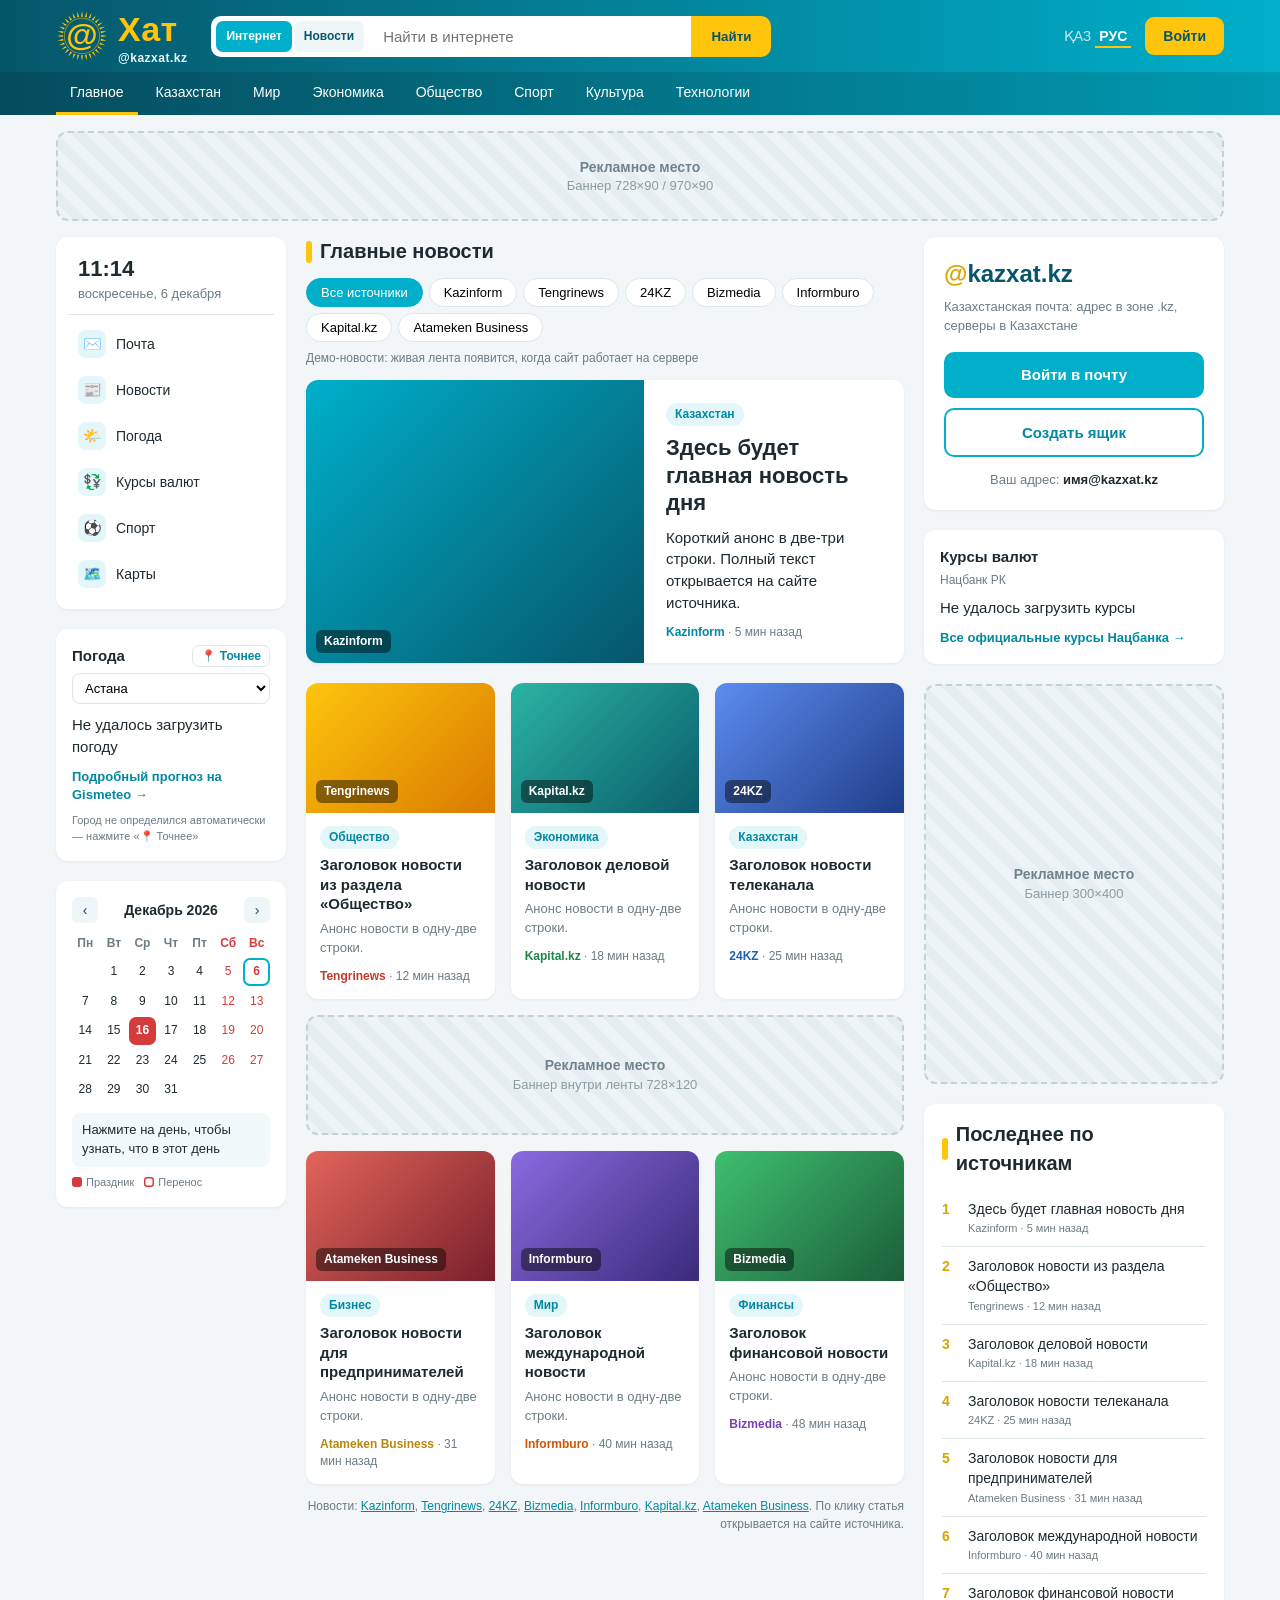
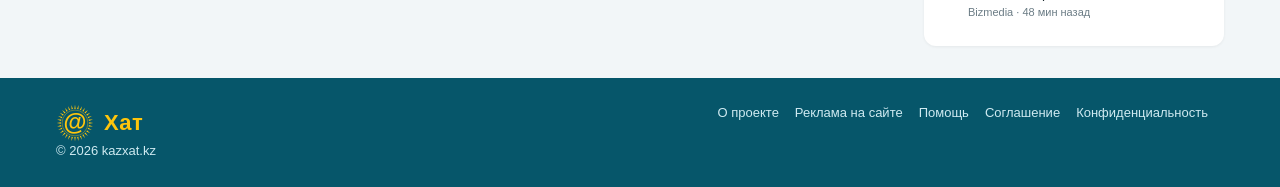
==== commit 74f00f14: "Add files via upload" ====
--- a/index.html
+++ b/index.html
@@ -174,6 +174,37 @@
   .btn-blue:hover{background:var(--blue-dark)}
   .btn-ghost{border:2px solid var(--blue);color:var(--blue-dark);margin-top:10px}
   .btn-ghost:hover{background:#eaf7fa}
+  .me{display:flex;align-items:center;gap:12px;margin-bottom:14px}
+  .me-ava{width:52px;height:52px;border-radius:50%;display:grid;place-items:center;color:#fff;font-weight:800;font-size:22px;background:var(--blue);flex:none}
+  .me-ava{position:relative;overflow:hidden}
+  .me-ava img{position:absolute;inset:0;width:100%;height:100%;object-fit:cover}
+  .me-txt{min-width:0}
+  .me-txt b{display:block;font-size:16px;overflow:hidden;text-overflow:ellipsis;white-space:nowrap}
+  .me-txt small{display:block;color:var(--muted);font-size:13px;overflow:hidden;text-overflow:ellipsis;white-space:nowrap}
+  .me-link{display:flex;align-items:center;gap:10px;padding:9px 6px;border-radius:8px;font-size:15px;color:var(--blue-dark);font-weight:600}
+  .me-link:hover{background:#eaf7fa}
+  .me-link em{margin-left:auto;font-style:normal;background:var(--blue);color:#fff;border-radius:12px;padding:1px 9px;font-size:13px}
+  .me-link em:empty{display:none}
+  #loginUser .btn-ghost{margin-top:12px}
+  .btn-login.user{display:flex;align-items:center;gap:8px;max-width:260px;padding:5px 14px 5px 5px;cursor:pointer}
+  .btn-login.user .top-mail{overflow:hidden;text-overflow:ellipsis;white-space:nowrap}
+  .top-ava{position:relative;overflow:hidden;width:30px;height:30px;border-radius:50%;background:var(--blue-deep);color:#fff;display:inline-flex;align-items:center;justify-content:center;font-weight:800;flex:none}
+  .top-ava img,.acc-ava img{position:absolute;inset:0;width:100%;height:100%;object-fit:cover}
+  .top-right{position:relative}
+  .acc{position:absolute;right:0;top:54px;z-index:50;width:330px;background:#fff;color:var(--text);border-radius:18px;box-shadow:0 14px 44px rgba(0,0,0,.2);padding:22px 18px 12px;text-align:center}
+  .acc[hidden]{display:none}
+  .acc-ava{position:relative;overflow:hidden;width:78px;height:78px;border-radius:50%;margin:0 auto 10px;background:var(--blue);color:#fff;font-size:32px;font-weight:800;display:flex;align-items:center;justify-content:center}
+  .acc-name{font-size:17px;font-weight:700}
+  .acc-mail{font-size:13px;color:var(--muted);margin-top:2px}
+  .acc-quota{text-align:left;font-size:13px;color:#41545e;background:#f5f8fa;border-radius:12px;padding:10px 12px;margin:14px 0 8px}
+  .acc-bar{height:6px;background:#e1e8ec;border-radius:3px;margin-top:7px;overflow:hidden}
+  .acc-bar i{display:block;height:100%;background:var(--blue);border-radius:3px;min-width:3px}
+  .acc-links{display:flex;flex-direction:column;text-align:left}
+  .acc-links a{display:flex;align-items:center;gap:12px;padding:10px 8px;border-radius:10px;font-size:15px;color:var(--text)}
+  .acc-links a:hover{background:#eef6f8}
+  .acc-links a span{width:22px;text-align:center}
+  .acc-links a em{margin-left:auto;font-style:normal;background:var(--blue);color:#fff;border-radius:12px;padding:1px 9px;font-size:13px}
+  .acc-links a.acc-out{border-top:1px solid var(--line);margin-top:4px;padding-top:12px}
   .addr{margin-top:14px;font-size:13px;text-align:center;color:var(--muted)}
   .addr b{color:var(--text)}
   .ad-side{height:400px;margin-top:20px}
@@ -224,6 +255,7 @@
     <div class="top-right">
       <div class="lang"><a href="#">ҚАЗ</a><a href="#" class="on">РУС</a></div>
       <a href="#login" class="btn-login" id="topLogin">Войти</a>
+      <div class="acc" id="accPanel" hidden></div>
     </div>
   </div>
   <nav>
@@ -243,7 +275,7 @@
     <aside class="left">
       <div class="card services">
         <div class="today" id="today"></div>
-        <a href="auth.html#login"><span class="ico">✉️</span>Почта</a>
+        <a href="https://mail.kazxat.kz/rc/" id="menuMail"><span class="ico">✉️</span>Почта</a>
         <a href="#news" id="menuNews"><span class="ico">📰</span>Новости</a>
         <a href="https://www.gismeteo.kz/weather-astana-5164/" id="menuWeather" target="_blank" rel="noopener"><span class="ico">🌤️</span>Погода</a>
         <a href="https://nationalbank.kz/ru/exchangerates/ezhednevnye-oficialnye-rynochnye-kursy-valyut" target="_blank" rel="noopener"><span class="ico">💱</span>Курсы валют</a>
@@ -301,11 +333,24 @@
     <!-- ПРАВАЯ КОЛОНКА: вход в почту + реклама -->
     <aside>
       <div class="card login" id="login">
-        <div class="mail-logo"><span>@</span>kazxat.kz</div>
-        <p>Казахстанская почта: адрес в зоне .kz, серверы в Казахстане</p>
-        <a class="btn btn-blue" id="mailLogin" href="#">Войти в почту</a>
-        <a class="btn btn-ghost" href="auth.html#register">Создать ящик</a>
-        <div class="addr">Ваш адрес: <b>имя@kazxat.kz</b></div>
+        <!-- не вошёл -->
+        <div id="loginGuest">
+          <div class="mail-logo"><span>@</span>kazxat.kz</div>
+          <p>Казахстанская почта: адрес в зоне .kz, серверы в Казахстане</p>
+          <a class="btn btn-blue" id="mailLogin" href="https://mail.kazxat.kz/rc/">Войти в почту</a>
+          <a class="btn btn-ghost" href="auth.html#register">Создать ящик</a>
+          <div class="addr">Ваш адрес: <b>имя@kazxat.kz</b></div>
+        </div>
+        <!-- вошёл (как на Mail.ru) -->
+        <div id="loginUser" hidden>
+          <div class="me">
+            <div class="me-ava" id="meAva"></div>
+            <div class="me-txt"><b id="meName" data-noi18n></b><small id="meMail" data-noi18n></small></div>
+          </div>
+          <a class="me-link" href="https://mail.kazxat.kz/rc/?_task=mail&amp;_mbox=INBOX"><span>📥</span>Входящие<em id="meUnread"></em></a>
+          <a class="me-link" href="https://mail.kazxat.kz/rc/?_task=mail&amp;_action=compose"><span>✏️</span>Написать письмо</a>
+          <a class="btn btn-ghost" href="auth.html#register">Создать почту</a>
+        </div>
       </div>
 
       <!-- КУРСЫ ВАЛЮТ (живые данные) + конвертер -->
@@ -331,16 +376,94 @@
 <footer>
   <div class="wrap">
     <div><div class="logo"><svg class="logo-mark" viewBox="0 0 100 100" style="width:38px;height:38px"></svg>Хат</div>© 2026 kazxat.kz</div>
-    <div><a href="#">О проекте</a><a href="#">Реклама на сайте</a><a href="#">Помощь</a><a href="#">Конфиденциальность</a></div>
+    <div><a href="#">О проекте</a><a href="#">Реклама на сайте</a><a href="auth.html#support">Помощь</a><a href="auth.html#terms">Соглашение</a><a href="auth.html#privacy">Конфиденциальность</a></div>
   </div>
 </footer>
 
 <script>
   /* ===== НАСТРОЙКИ ===== */
   // Адрес веб-почты mailcow (поменяй, если почта висит на другом поддомене)
-  // Страница входа/регистрации (лежит рядом с index.html)
-  document.getElementById("mailLogin").href = "auth.html#login";
-  document.getElementById("topLogin").href  = "auth.html#login";
+  /* ===== ПОЧТА: вход и «уже вошёл», как на Mail.ru ===== */
+  const MAIL_URL = "https://mail.kazxat.kz/rc/";
+  document.getElementById("topLogin").href = MAIL_URL;
+  async function checkMail(){
+    try{
+      // Почта отвечает, только если человек в ней вошёл; иначе запрос не пройдёт
+      const r = await fetch(MAIL_URL+"?_task=mail&_action=plugin.hat_status", {credentials:"include", cache:"no-store"});
+      const d = await r.json();
+      if(!d.user) throw 0;
+      const name = d.user.split("@")[0];
+      document.getElementById("loginGuest").hidden = true;
+      document.getElementById("loginUser").hidden = false;
+      document.getElementById("meName").textContent = name;
+      document.getElementById("meMail").textContent = d.user;
+      const ava = document.getElementById("meAva");
+      ava.textContent = name.charAt(0).toUpperCase();
+      if (d.avatar) {   // своё фото из настроек почты
+        const img = new Image();
+        img.alt = ""; img.onerror = () => img.remove();
+        img.src = MAIL_URL + "?_task=addressbook&_action=photo&_error=1&_email=" + encodeURIComponent(d.user);
+        ava.appendChild(img);
+      }
+      document.getElementById("meUnread").textContent = d.unread > 0 ? d.unread : "";
+      // Кнопка в шапке: аватар + адрес; по нажатию — личный кабинет
+      const top = document.getElementById("topLogin");
+      top.classList.add("user");
+      top.innerHTML = '<span class="top-ava"></span><span class="top-mail" data-noi18n></span>';
+      const ta = top.querySelector(".top-ava");
+      ta.textContent = (d.name || name).charAt(0).toUpperCase();
+      if (d.avatar) { const i = new Image(); i.alt = ""; i.onerror = () => i.remove(); i.src = photoUrl(d.user); ta.appendChild(i); }
+      top.querySelector(".top-mail").textContent = d.unread > 0 ? `${d.user} · ${d.unread}` : d.user;
+      ACC = d;
+    }catch(e){
+      ACC = null;
+      document.getElementById("loginGuest").hidden = false;
+      document.getElementById("loginUser").hidden = true;
+    }
+  }
+  function photoUrl(u){ return MAIL_URL + "?_task=addressbook&_action=photo&_error=1&_email=" + encodeURIComponent(u); }
+
+  /* ===== Личный кабинет (как у Mail.ru) ===== */
+  let ACC = null;
+  const escH = t => String(t ?? "").replace(/[&<>"']/g, c => ({"&":"&amp;","<":"&lt;",">":"&gt;",'"':"&quot;","'":"&#39;"}[c]));
+  function fmtSize(b){
+    if(!b) return "0 МБ";
+    const gb=b/1073741824;
+    return gb>=1 ? String(Math.round(gb*10)/10).replace(".",",")+" ГБ" : Math.max(1,Math.round(b/1048576))+" МБ";
+  }
+  function accountHTML(d){
+    const name = d.name || d.user.split("@")[0];
+    const pct = d.quota_total ? Math.min(100, Math.round(d.quota_used*100/d.quota_total)) : 0;
+    const quota = d.quota_total ? `Занято ${fmtSize(d.quota_used)} из ${fmtSize(d.quota_total)}` : `Занято ${fmtSize(d.quota_used)}`;
+    const ava = `<div class="acc-ava">${escH(name.charAt(0).toUpperCase())}${d.avatar ? `<img src="${escH(photoUrl(d.user))}" alt="" onerror="this.remove()">` : ""}</div>`;
+    const logout = /^https:\/\/mail\.kazxat\.kz\//.test(d.logout||"") ? d.logout : "";
+    return `${ava}
+      <div class="acc-name" data-noi18n>${escH(name)}</div>
+      <div class="acc-mail" data-noi18n>${escH(d.user)}</div>
+      <div class="acc-quota"><div>${quota}</div><div class="acc-bar"><i style="width:${pct}%"></i></div></div>
+      <div class="acc-links">
+        <a href="${MAIL_URL}?_task=mail&amp;_mbox=INBOX"><span>📥</span>Входящие${d.unread>0?`<em>${d.unread}</em>`:""}</a>
+        <a href="${MAIL_URL}?_task=settings&amp;_action=identities"><span>👤</span>Личные данные</a>
+        <a href="${MAIL_URL}?_task=settings&amp;_action=preferences&amp;_section=hat_avatar"><span>🖼️</span>Фото профиля</a>
+        <a href="${MAIL_URL}?_task=settings&amp;_action=plugin.password"><span>🔒</span>Пароль и безопасность</a>
+        <a href="${MAIL_URL}?_task=settings"><span>⚙️</span>Настройки почты</a>
+        ${logout ? `<a href="${escH(logout)}" class="acc-out"><span>🚪</span>Выйти</a>` : ""}
+      </div>`;
+  }
+  const accPanel = document.getElementById("accPanel");
+  document.getElementById("topLogin").addEventListener("click", e => {
+    if (!ACC) return;                     // не вошёл — обычная ссылка «Войти»
+    e.preventDefault(); e.stopPropagation();
+    if (!accPanel.hidden) { accPanel.hidden = true; return; }
+    accPanel.innerHTML = accountHTML(ACC);
+    accPanel.hidden = false;
+  });
+  document.addEventListener("click", e => { if (!accPanel.hidden && !accPanel.contains(e.target)) accPanel.hidden = true; });
+  document.addEventListener("keydown", e => { if (e.key === "Escape") accPanel.hidden = true; });
+  // после «Выйти» почта открывает свою страницу входа; кабинет на главной пропадёт при следующей проверке
+
+  checkMail();
+  setInterval(checkMail, 2*60*1000);
 
   /* ===== ЛОГОТИП: жёлтая «собачка» @ с лучами солнца ===== */
   document.querySelectorAll(".logo-mark").forEach(svg=>{
